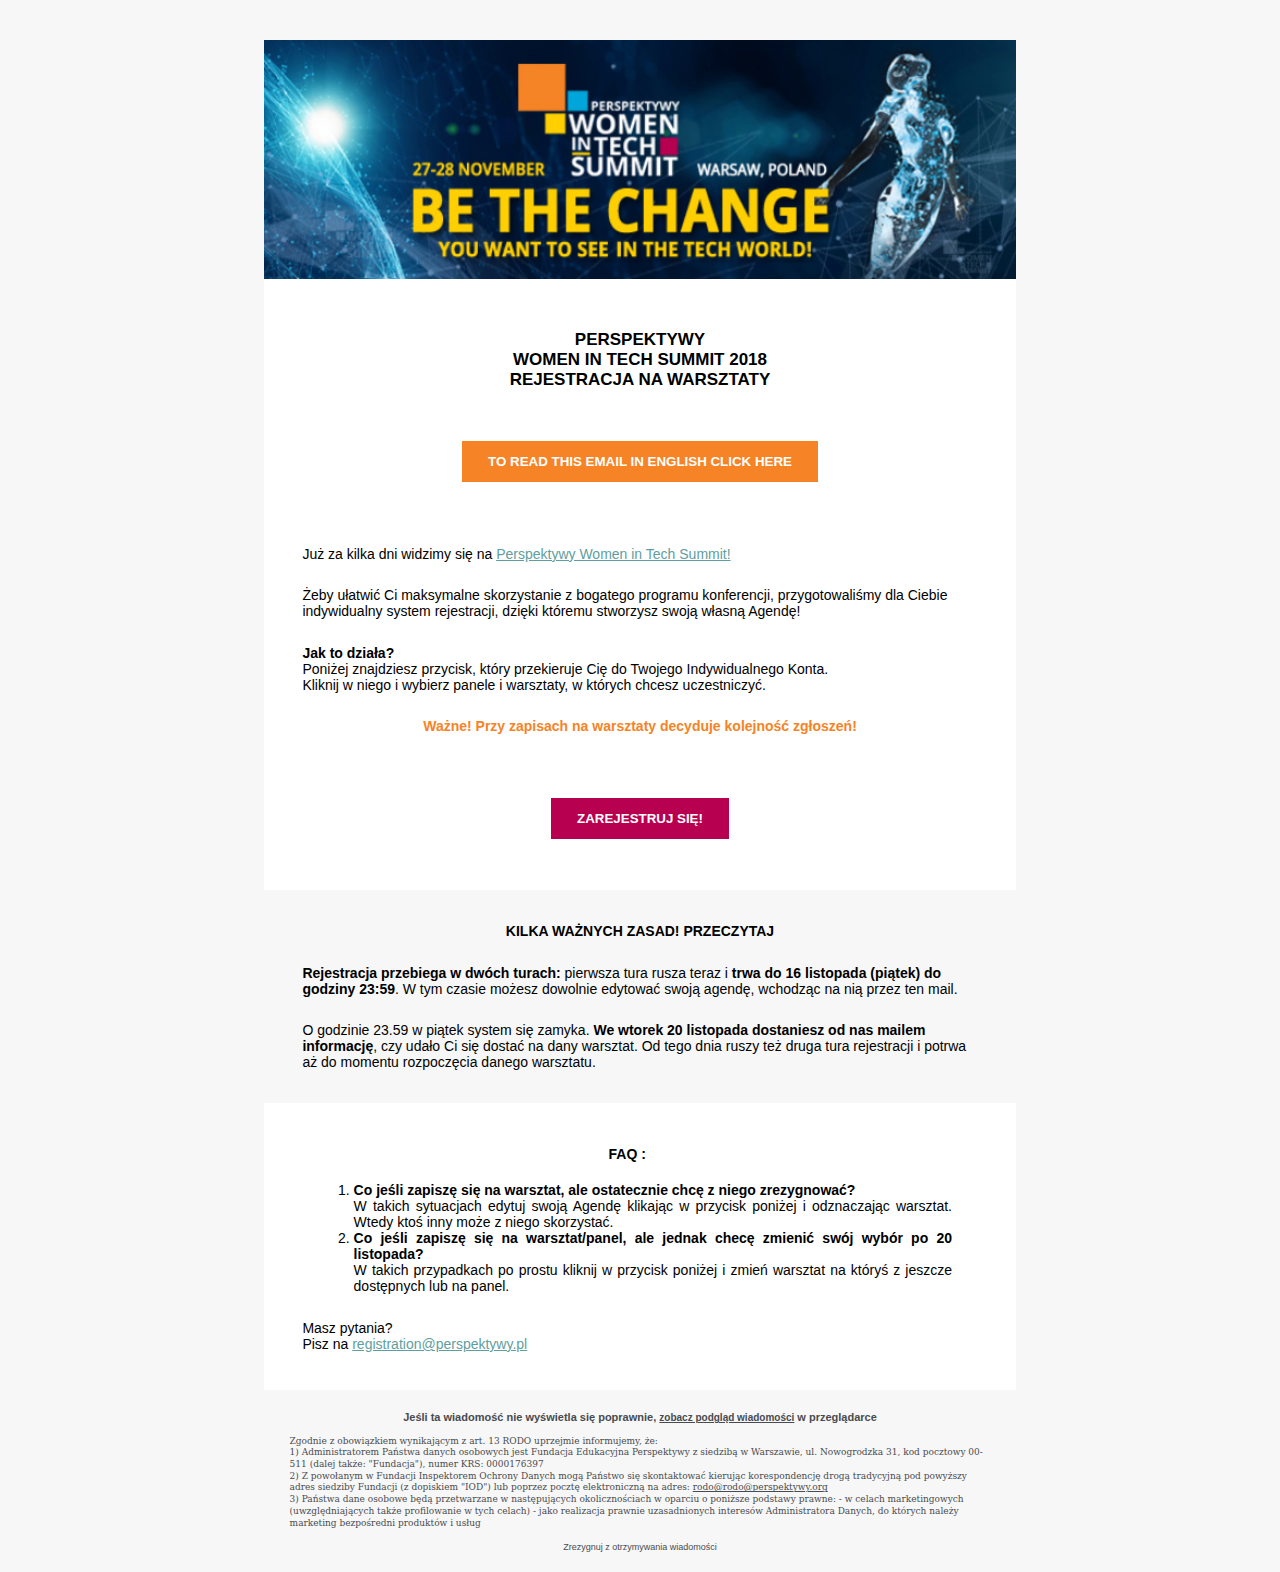
==== zadanie_2/index.html @ 3c3d23a6 "HTML, CSS for mailing created" ====
<!DOCTYPE html>
<html lang="pl">
<head>
    <meta charset="UTF-8">
    <meta name="viewport" content="width=device-width, initial-scale=1.0">
    <meta http-equiv="X-UA-Compatible" content="ie=edge">
    <title>PERSPEKTYWY
        WOMEN IN TECH SUMMIT 2018
        REJESTRACJA NA WARSZTATY</title>
</head>
<body>
    <section>
            <img src="img/banner.jpg" alt="banner">
            <h1>
                <span>PERSPEKTYWY</span> <span>WOMEN IN TECH SUMMIT 2018</span> <span>REJESTRACJA NA WARSZTATY</span>
            </h1>
            <button>
                TO READ THIS EMAIL IN ENGLISH CLICK HERE
            </button>

            <p>Już za kilka dni widzimy się na <a href="#">Perspektywy Women in Tech Summit!</a></p>
            <p>Żeby ułatwić Ci maksymalne skorzystanie z bogatego programu konferencji, przygotowaliśmy dla Ciebie indywidualny system rejestracji, dzięki któremu stworzysz swoją własną Agendę!</p>
            <p>Jak to działa?</p>
            <p>Poniżej znajdziesz przycisk, który przekieruje Cię do Twojego Indywidualnego Konta.</p>
            <p>Kliknij w niego i wybierz panele i warsztaty, w których chcesz uczestniczyć.</p>
            <p>Ważne! Przy zapisach na warsztaty decyduje kolejność zgłoszeń!</p>

            <button>
                ZAREJESTRUJ SIĘ!
            </button>
    </section>
    <section>
        <p><span>KILKA WAŻNYCH ZASAD! PRZECZYTAJ<span></p>
        <p><span>Rejestracja przebiega w dwóch turach:</span> pierwsza tura rusza teraz i <span>trwa do 16 listopada (piątek) do godziny 23:59</span>. W tym czasie możesz dowolnie edytować swoją agendę, wchodząc na nią przez ten mail.</p>
        <p>O godzinie 23.59 w piątek system się zamyka. <span>We wtorek 20 listopada dostaniesz od nas mailem informację</span>, czy udało Ci się dostać na dany warsztat. Od tego dnia ruszy też druga tura rejestracji i potrwa aż do momentu rozpoczęcia danego warsztatu.</p>
    </section>
    <section>
        <p><span>FAQ :</span></p>
        <ol>
            <li><span>Co jeśli zapiszę się na warsztat, ale ostatecznie chcę z niego zrezygnować?</span><br/> W takich sytuacjach edytuj swoją Agendę klikając w przycisk poniżej i odznaczając warsztat. Wtedy ktoś inny może z niego skorzystać.</li>
            <li><span>Co jeśli zapiszę się na warsztat/panel, ale jednak checę zmienić swój wybór po 20 listopada?</span></br> W takich przypadkach po prostu kliknij w przycisk poniżej i zmień warsztat na któryś z jeszcze dostępnych lub na panel.</li>
        </ol>
        <p>Masz pytania?</p>
        <p>Pisz na <a href="">registration@perspektywy.pl</a></p>
    </section>
    <section>
        <p>Jeśli ta wiadomość nie wyświetla się poprawnie, <previewlink class="preview">zobacz podgląd wiadomości</previewlink> w przeglądarce</p>
        <p>Zgodnie z obowiązkiem wynikającym z art. 13 RODO uprzejmie informujemy, że:</p>
        <ul>
            <li>1) Administratorem Państwa danych osobowych jest Fundacja Edukacyjna Perspektywy z siedzibą w Warszawie, ul. Nowogrodzka 31, kod pocztowy 00-511 (dalej także: "Fundacja"), numer KRS: 0000176397</li>
            <li>2) Z powołanym w Fundacji Inspektorem Ochrony Danych mogą Państwo się skontaktować kierując korespondencję drogą tradycyjną pod powyższy adres siedziby Fundacji (z dopiskiem "IOD") lub poprzez pocztę elektroniczną na adres: <u>rodo@rodo@perspektywy.org</u></span></li>
            <li>3) Państwa dane osobowe będą przetwarzane w następujących okolicznościach w oparciu o poniższe podstawy prawne:
            - w celach marketingowych (uwzględniających także profilowanie w tych celach) - jako realizacja prawnie uzasadnionych interesów Administratora Danych, do których należy marketing bezpośredni produktów i usług</li>
        </ul>
        <resignlink class="resign">Zrezygnuj z otrzymywania wiadomości</resignlink>
    </section>
    
    <style>
        * {
            margin: 0;
            padding: 0;
            box-sizing: border-box;
        }
        :root {
            --inner: rgb(247, 247, 247);
            --outer: rgb(255, 255, 255);
            --accent: rgb(246, 131, 38);
        }

        html {
            position: relative;
        }

        body {
            position: absolute;
            left: 50%;
            transform: translate(-50%);
            min-width: 65vw;
            background-color: var(--inner);
            padding: 40px;
            padding-bottom: 0;
            font-family: 'Arial', 'sans-serif';

        }
        section {
            display: flex;
            flex-direction: column;
            margin-bottom: 20px; 
        }   
        section:nth-of-type(odd) {
            background-color: var(--outer);
        }
        h1 {
            display: flex;
            flex-direction: column;
            padding: 4vw 15vw;
            padding-bottom: 0;
            font-size: 17px;
            text-align: center;
        }
        button {
            align-self: center;
            border: none;
            padding: 1vw 2vw;
            color:  var(--outer);
            font-weight: bold; 
            margin: 4vw; 
            cursor: pointer;
        }
        section button:first-of-type {
            background-color: var(--accent);
        }
        section button:last-of-type {
            background-color: rgb(183, 0, 80);
        }
        p {
            padding: 1vw 3vw;
            font-size: 14px;
        }
        p span, li span {
            font-weight: bold;
        }
        section:first-of-type p:nth-of-type(3) {
            font-weight: bold;
            padding-bottom: 0;
        }
        section:first-of-type p:nth-of-type(4) {
            padding-bottom: 0;
            padding-top: 0;
        }
        section:first-of-type p:nth-of-type(5) {
            padding-top: 0;
        }
        section:first-of-type p:nth-of-type(6) {
            align-self: center;
            font-weight: bold;
            color: var(--accent)
        }
        section:nth-of-type(3) {
            padding: 3vw;
            padding-right: 5vw;
        }
        section:nth-of-type(2) p:first-of-type, section:nth-of-type(3) p:first-of-type {
            align-self: center;
        }
        section:nth-of-type(3) p:first-of-type {
            padding: 5px;
            padding-bottom: 20px;
        }
        section:nth-of-type(3) p:nth-of-type(2), section:nth-of-type(3) p:nth-of-type(3) {
            padding: 0;
        }
        a {
            color: cadetblue;
        }
        ol {
            font-size: 14px;
            text-align: justify;
            padding-left: 4vw;
            padding-bottom: 2vw;
        }

        /* section 4 */
        section:nth-of-type(4) {
            font-size: 9px;
            color: rgb(72, 75, 79);
            padding: 2vw;
            padding-top: 0;
            padding-bottom: 0;
        }
        section:nth-of-type(4) p {
            font-size: 9px;
            line-height: 130%;
            margin: 0;
            padding: 0;
        }
        section:nth-of-type(4) p:first-of-type {
            font-size: 11px;
            font-weight: bold;
            text-align: center;
            padding-bottom: 10px;
        }
        section:nth-of-type(4) p:last-of-type {
            font-family: 'New Times Roman', 'serif';
        }
        
        ul li {
            list-style-type: none;
            font-family: 'New Times Roman', 'serif';
            line-height: 130%;
        }
        .preview {
            text-decoration: underline;
            font-size: 10px;
            cursor: pointer;
        }
        .resign {
            text-align: center;
            padding: 1vw;
            padding-bottom: 0;
            cursor: pointer;

        }   
    </style>
</body>
</html>
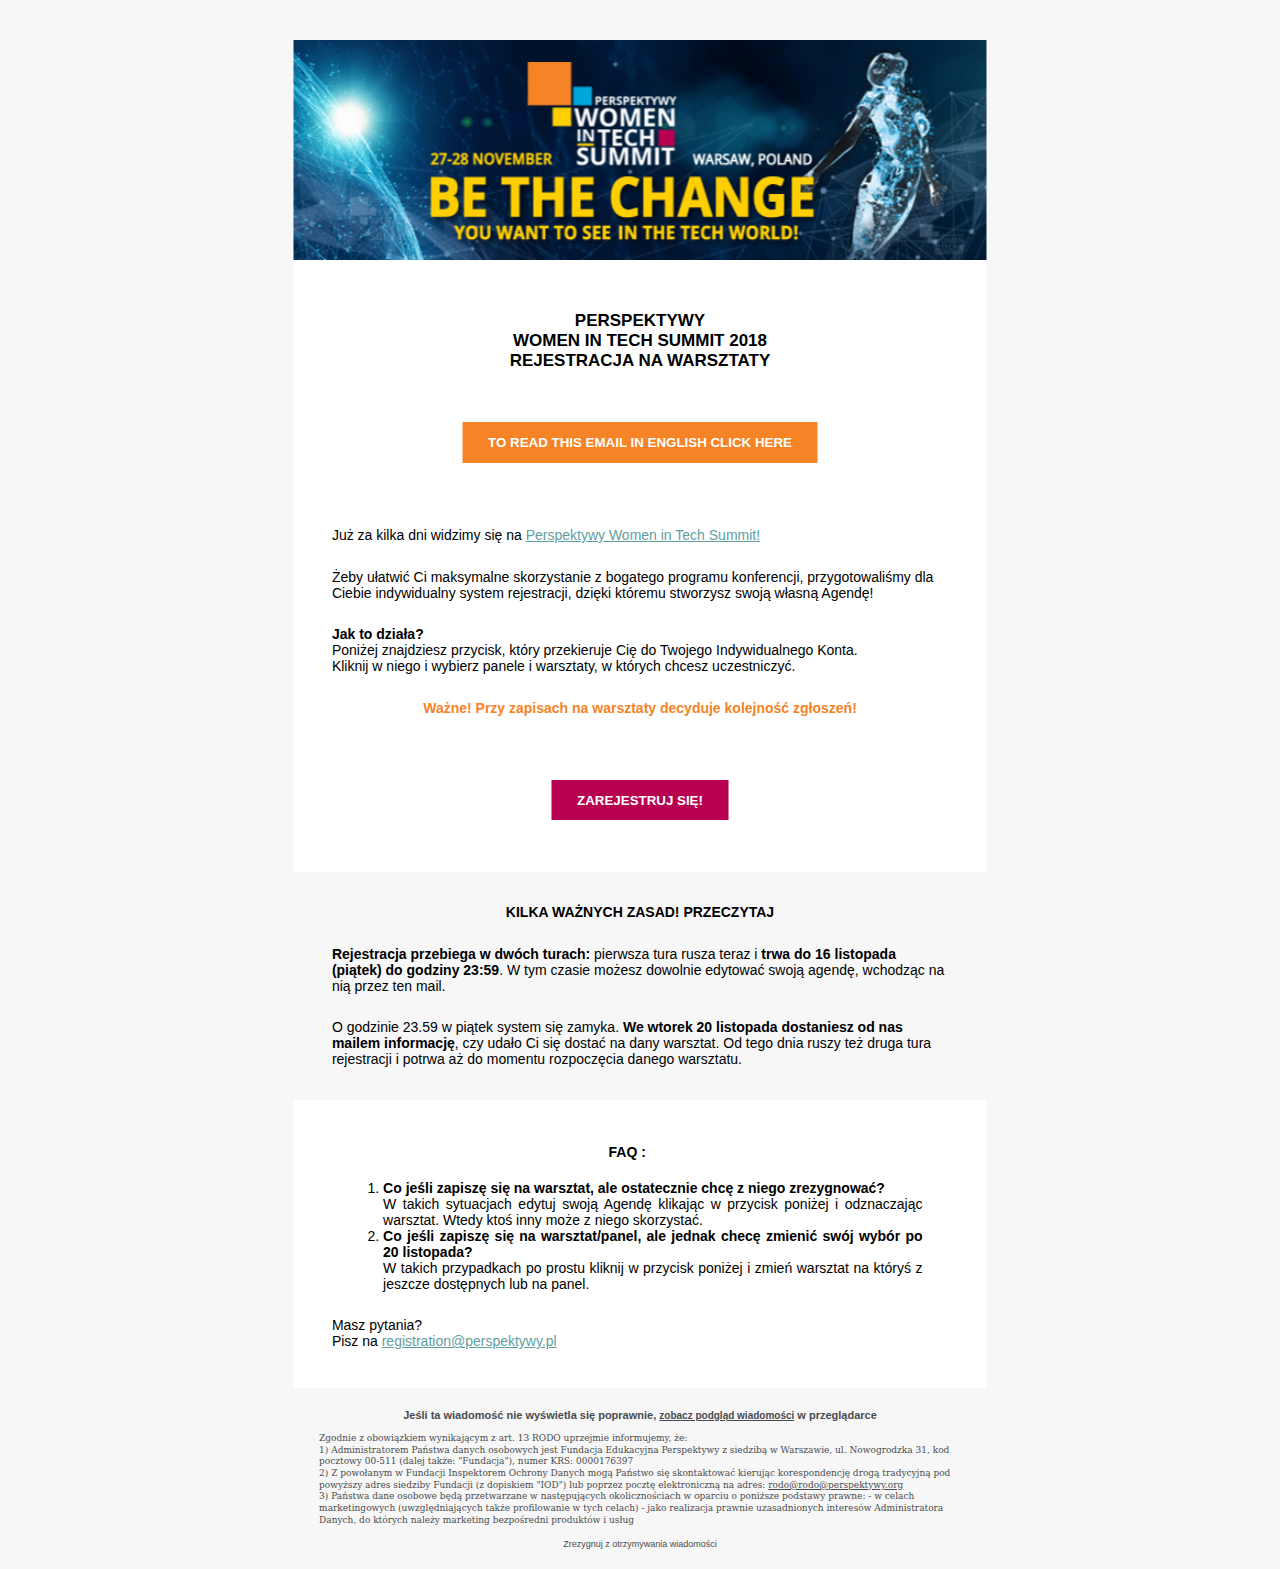
==== commit bbf1c80d: "Mailing resolution corrected" ====
--- a/zadanie_2/index.html
+++ b/zadanie_2/index.html
@@ -1,5 +1,6 @@
 <!DOCTYPE html>
 <html lang="pl">
+
 <head>
     <meta charset="UTF-8">
     <meta name="viewport" content="width=device-width, initial-scale=1.0">
@@ -8,59 +9,77 @@
         WOMEN IN TECH SUMMIT 2018
         REJESTRACJA NA WARSZTATY</title>
 </head>
+
 <body>
     <section>
-            <img src="img/banner.jpg" alt="banner">
-            <h1>
-                <span>PERSPEKTYWY</span> <span>WOMEN IN TECH SUMMIT 2018</span> <span>REJESTRACJA NA WARSZTATY</span>
-            </h1>
-            <button>
-                TO READ THIS EMAIL IN ENGLISH CLICK HERE
-            </button>
-
-            <p>Już za kilka dni widzimy się na <a href="#">Perspektywy Women in Tech Summit!</a></p>
-            <p>Żeby ułatwić Ci maksymalne skorzystanie z bogatego programu konferencji, przygotowaliśmy dla Ciebie indywidualny system rejestracji, dzięki któremu stworzysz swoją własną Agendę!</p>
-            <p>Jak to działa?</p>
-            <p>Poniżej znajdziesz przycisk, który przekieruje Cię do Twojego Indywidualnego Konta.</p>
-            <p>Kliknij w niego i wybierz panele i warsztaty, w których chcesz uczestniczyć.</p>
-            <p>Ważne! Przy zapisach na warsztaty decyduje kolejność zgłoszeń!</p>
-
-            <button>
-                ZAREJESTRUJ SIĘ!
-            </button>
+        <img src="img/banner.jpg" alt="banner">
+        <h1>
+            <span>PERSPEKTYWY</span> <span>WOMEN IN TECH SUMMIT 2018</span> <span>REJESTRACJA NA WARSZTATY</span>
+        </h1>
+        <button>
+            TO READ THIS EMAIL IN ENGLISH CLICK HERE
+        </button>
+
+        <p>Już za kilka dni widzimy się na <a href="#">Perspektywy Women in Tech Summit!</a></p>
+        <p>Żeby ułatwić Ci maksymalne skorzystanie z bogatego programu konferencji, przygotowaliśmy dla Ciebie
+            indywidualny system rejestracji, dzięki któremu stworzysz swoją własną Agendę!</p>
+        <p>Jak to działa?</p>
+        <p>Poniżej znajdziesz przycisk, który przekieruje Cię do Twojego Indywidualnego Konta.</p>
+        <p>Kliknij w niego i wybierz panele i warsztaty, w których chcesz uczestniczyć.</p>
+        <p>Ważne! Przy zapisach na warsztaty decyduje kolejność zgłoszeń!</p>
+
+        <button>
+            ZAREJESTRUJ SIĘ!
+        </button>
     </section>
     <section>
         <p><span>KILKA WAŻNYCH ZASAD! PRZECZYTAJ<span></p>
-        <p><span>Rejestracja przebiega w dwóch turach:</span> pierwsza tura rusza teraz i <span>trwa do 16 listopada (piątek) do godziny 23:59</span>. W tym czasie możesz dowolnie edytować swoją agendę, wchodząc na nią przez ten mail.</p>
-        <p>O godzinie 23.59 w piątek system się zamyka. <span>We wtorek 20 listopada dostaniesz od nas mailem informację</span>, czy udało Ci się dostać na dany warsztat. Od tego dnia ruszy też druga tura rejestracji i potrwa aż do momentu rozpoczęcia danego warsztatu.</p>
+        <p><span>Rejestracja przebiega w dwóch turach:</span> pierwsza tura rusza teraz i <span>trwa do 16 listopada
+                (piątek) do godziny 23:59</span>. W tym czasie możesz dowolnie edytować swoją agendę, wchodząc na nią
+            przez ten mail.</p>
+        <p>O godzinie 23.59 w piątek system się zamyka. <span>We wtorek 20 listopada dostaniesz od nas mailem
+                informację</span>, czy udało Ci się dostać na dany warsztat. Od tego dnia ruszy też druga tura
+            rejestracji i potrwa aż do momentu rozpoczęcia danego warsztatu.</p>
     </section>
     <section>
         <p><span>FAQ :</span></p>
         <ol>
-            <li><span>Co jeśli zapiszę się na warsztat, ale ostatecznie chcę z niego zrezygnować?</span><br/> W takich sytuacjach edytuj swoją Agendę klikając w przycisk poniżej i odznaczając warsztat. Wtedy ktoś inny może z niego skorzystać.</li>
-            <li><span>Co jeśli zapiszę się na warsztat/panel, ale jednak checę zmienić swój wybór po 20 listopada?</span></br> W takich przypadkach po prostu kliknij w przycisk poniżej i zmień warsztat na któryś z jeszcze dostępnych lub na panel.</li>
+            <li><span>Co jeśli zapiszę się na warsztat, ale ostatecznie chcę z niego zrezygnować?</span><br /> W takich
+                sytuacjach edytuj swoją Agendę klikając w przycisk poniżej i odznaczając warsztat. Wtedy ktoś inny może
+                z niego skorzystać.</li>
+            <li><span>Co jeśli zapiszę się na warsztat/panel, ale jednak checę zmienić swój wybór po 20 listopada?</span></br>
+                W takich przypadkach po prostu kliknij w przycisk poniżej i zmień warsztat na któryś z jeszcze
+                dostępnych lub na panel.</li>
         </ol>
         <p>Masz pytania?</p>
         <p>Pisz na <a href="">registration@perspektywy.pl</a></p>
     </section>
     <section>
-        <p>Jeśli ta wiadomość nie wyświetla się poprawnie, <previewlink class="preview">zobacz podgląd wiadomości</previewlink> w przeglądarce</p>
+        <p>Jeśli ta wiadomość nie wyświetla się poprawnie, <previewlink class="preview">zobacz podgląd wiadomości</previewlink>
+            w przeglądarce</p>
         <p>Zgodnie z obowiązkiem wynikającym z art. 13 RODO uprzejmie informujemy, że:</p>
         <ul>
-            <li>1) Administratorem Państwa danych osobowych jest Fundacja Edukacyjna Perspektywy z siedzibą w Warszawie, ul. Nowogrodzka 31, kod pocztowy 00-511 (dalej także: "Fundacja"), numer KRS: 0000176397</li>
-            <li>2) Z powołanym w Fundacji Inspektorem Ochrony Danych mogą Państwo się skontaktować kierując korespondencję drogą tradycyjną pod powyższy adres siedziby Fundacji (z dopiskiem "IOD") lub poprzez pocztę elektroniczną na adres: <u>rodo@rodo@perspektywy.org</u></span></li>
-            <li>3) Państwa dane osobowe będą przetwarzane w następujących okolicznościach w oparciu o poniższe podstawy prawne:
-            - w celach marketingowych (uwzględniających także profilowanie w tych celach) - jako realizacja prawnie uzasadnionych interesów Administratora Danych, do których należy marketing bezpośredni produktów i usług</li>
+            <li>1) Administratorem Państwa danych osobowych jest Fundacja Edukacyjna Perspektywy z siedzibą w
+                Warszawie, ul. Nowogrodzka 31, kod pocztowy 00-511 (dalej także: "Fundacja"), numer KRS: 0000176397</li>
+            <li>2) Z powołanym w Fundacji Inspektorem Ochrony Danych mogą Państwo się skontaktować kierując
+                korespondencję drogą tradycyjną pod powyższy adres siedziby Fundacji (z dopiskiem "IOD") lub poprzez
+                pocztę elektroniczną na adres: <u>rodo@rodo@perspektywy.org</u></span></li>
+            <li>3) Państwa dane osobowe będą przetwarzane w następujących okolicznościach w oparciu o poniższe podstawy
+                prawne:
+                - w celach marketingowych (uwzględniających także profilowanie w tych celach) - jako realizacja prawnie
+                uzasadnionych interesów Administratora Danych, do których należy marketing bezpośredni produktów i
+                usług</li>
         </ul>
         <resignlink class="resign">Zrezygnuj z otrzymywania wiadomości</resignlink>
     </section>
-    
+
     <style>
         * {
             margin: 0;
             padding: 0;
             box-sizing: border-box;
         }
+
         :root {
             --inner: rgb(247, 247, 247);
             --outer: rgb(255, 255, 255);
@@ -75,21 +94,24 @@
             position: absolute;
             left: 50%;
             transform: translate(-50%);
-            min-width: 65vw;
+            min-width: 48vw;
             background-color: var(--inner);
             padding: 40px;
             padding-bottom: 0;
             font-family: 'Arial', 'sans-serif';
 
         }
+
         section {
             display: flex;
             flex-direction: column;
-            margin-bottom: 20px; 
-        }   
+            margin-bottom: 20px;
+        }
+
         section:nth-of-type(odd) {
             background-color: var(--outer);
         }
+
         h1 {
             display: flex;
             flex-direction: column;
@@ -98,61 +120,79 @@
             font-size: 17px;
             text-align: center;
         }
+
         button {
             align-self: center;
             border: none;
             padding: 1vw 2vw;
-            color:  var(--outer);
-            font-weight: bold; 
-            margin: 4vw; 
+            color: var(--outer);
+            font-weight: bold;
+            margin: 4vw;
             cursor: pointer;
         }
+
         section button:first-of-type {
             background-color: var(--accent);
         }
+
         section button:last-of-type {
             background-color: rgb(183, 0, 80);
         }
+
         p {
             padding: 1vw 3vw;
             font-size: 14px;
         }
-        p span, li span {
-            font-weight: bold;
-        }
+
+        p span,
+        li span {
+            font-weight: bold;
+        }
+
         section:first-of-type p:nth-of-type(3) {
             font-weight: bold;
             padding-bottom: 0;
         }
+
         section:first-of-type p:nth-of-type(4) {
             padding-bottom: 0;
             padding-top: 0;
         }
+
         section:first-of-type p:nth-of-type(5) {
             padding-top: 0;
         }
+
         section:first-of-type p:nth-of-type(6) {
             align-self: center;
             font-weight: bold;
             color: var(--accent)
         }
+
         section:nth-of-type(3) {
             padding: 3vw;
             padding-right: 5vw;
         }
-        section:nth-of-type(2) p:first-of-type, section:nth-of-type(3) p:first-of-type {
+
+        section:nth-of-type(2) p:first-of-type,
+        section:nth-of-type(3) p:first-of-type {
             align-self: center;
         }
+
         section:nth-of-type(3) p:first-of-type {
             padding: 5px;
             padding-bottom: 20px;
         }
-        section:nth-of-type(3) p:nth-of-type(2), section:nth-of-type(3) p:nth-of-type(3) {
+
+        section:nth-of-type(3) p:nth-of-type(2),
+        section:nth-of-type(3) p:nth-of-type(3) {
             padding: 0;
         }
+
         a {
             color: cadetblue;
         }
+
         ol {
             font-size: 14px;
             text-align: justify;
@@ -168,39 +208,45 @@
             padding-top: 0;
             padding-bottom: 0;
         }
+
         section:nth-of-type(4) p {
             font-size: 9px;
             line-height: 130%;
             margin: 0;
             padding: 0;
         }
+
         section:nth-of-type(4) p:first-of-type {
             font-size: 11px;
             font-weight: bold;
             text-align: center;
             padding-bottom: 10px;
         }
+
         section:nth-of-type(4) p:last-of-type {
             font-family: 'New Times Roman', 'serif';
         }
-        
+
         ul li {
             list-style-type: none;
             font-family: 'New Times Roman', 'serif';
             line-height: 130%;
         }
+
         .preview {
             text-decoration: underline;
             font-size: 10px;
             cursor: pointer;
         }
+
         .resign {
             text-align: center;
             padding: 1vw;
             padding-bottom: 0;
             cursor: pointer;
 
-        }   
+        }
     </style>
 </body>
+
 </html>